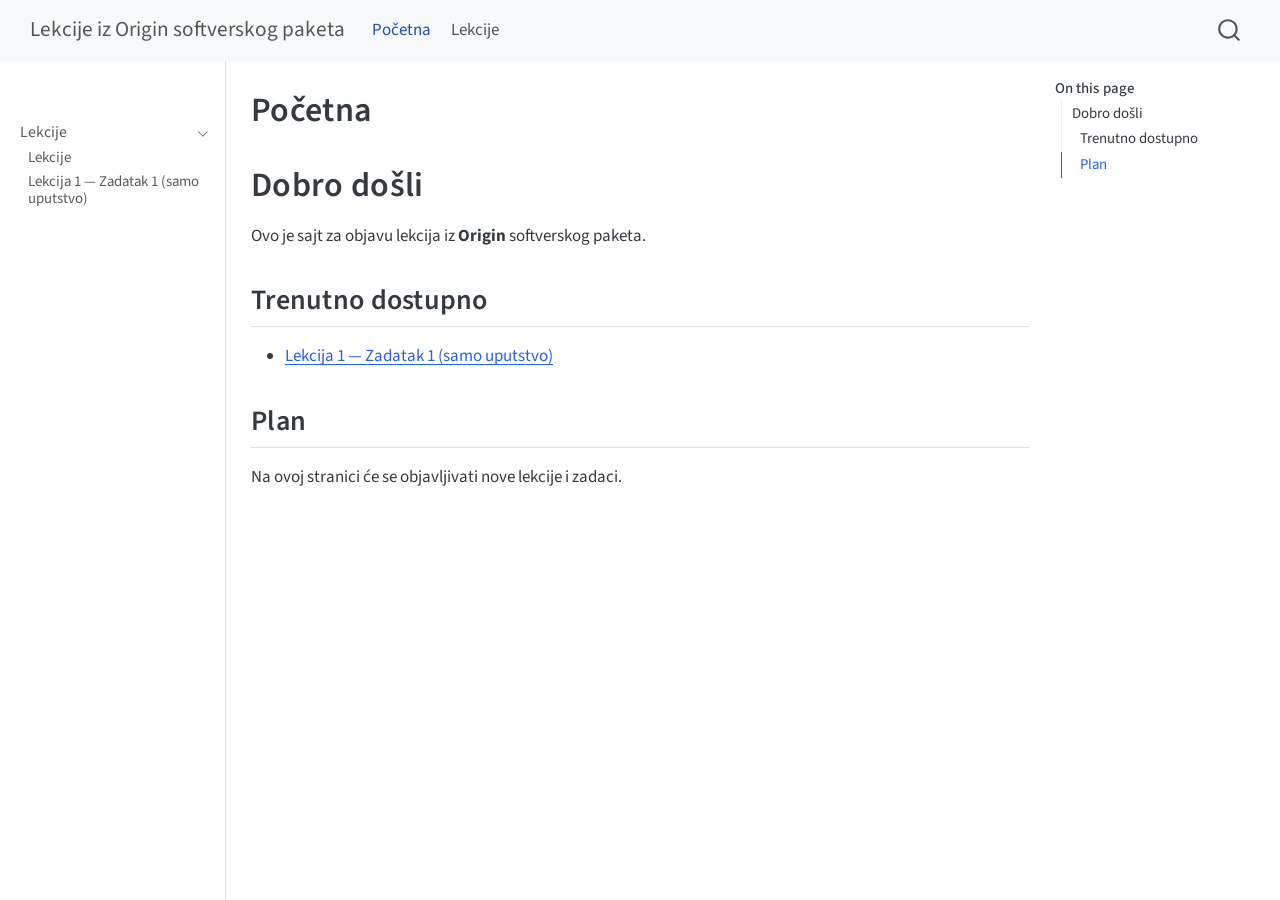
==== index.html @ f8a4449e "Deploy Quarto site to gh-pages" ====
<!DOCTYPE html>
<html xmlns="http://www.w3.org/1999/xhtml" lang="bs" xml:lang="bs"><head>

<meta charset="utf-8">
<meta name="generator" content="quarto-1.8.26">

<meta name="viewport" content="width=device-width, initial-scale=1.0, user-scalable=yes">


<title>Početna – Lekcije iz Origin softverskog paketa</title>
<style>
code{white-space: pre-wrap;}
span.smallcaps{font-variant: small-caps;}
div.columns{display: flex; gap: min(4vw, 1.5em);}
div.column{flex: auto; overflow-x: auto;}
div.hanging-indent{margin-left: 1.5em; text-indent: -1.5em;}
ul.task-list{list-style: none;}
ul.task-list li input[type="checkbox"] {
  width: 0.8em;
  margin: 0 0.8em 0.2em -1em; /* quarto-specific, see https://github.com/quarto-dev/quarto-cli/issues/4556 */ 
  vertical-align: middle;
}
</style>


<script src="site_libs/quarto-nav/quarto-nav.js"></script>
<script src="site_libs/quarto-nav/headroom.min.js"></script>
<script src="site_libs/clipboard/clipboard.min.js"></script>
<script src="site_libs/quarto-search/autocomplete.umd.js"></script>
<script src="site_libs/quarto-search/fuse.min.js"></script>
<script src="site_libs/quarto-search/quarto-search.js"></script>
<meta name="quarto:offset" content="./">
<script src="site_libs/quarto-html/quarto.js" type="module"></script>
<script src="site_libs/quarto-html/tabsets/tabsets.js" type="module"></script>
<script src="site_libs/quarto-html/axe/axe-check.js" type="module"></script>
<script src="site_libs/quarto-html/popper.min.js"></script>
<script src="site_libs/quarto-html/tippy.umd.min.js"></script>
<script src="site_libs/quarto-html/anchor.min.js"></script>
<link href="site_libs/quarto-html/tippy.css" rel="stylesheet">
<link href="site_libs/quarto-html/quarto-syntax-highlighting-587c61ba64f3a5504c4d52d930310e48.css" rel="stylesheet" id="quarto-text-highlighting-styles">
<script src="site_libs/bootstrap/bootstrap.min.js"></script>
<link href="site_libs/bootstrap/bootstrap-icons.css" rel="stylesheet">
<link href="site_libs/bootstrap/bootstrap-a10ef8c96895f01ac4db8923e7ca70b5.min.css" rel="stylesheet" append-hash="true" id="quarto-bootstrap" data-mode="light">
<script id="quarto-search-options" type="application/json">{
  "location": "navbar",
  "copy-button": false,
  "collapse-after": 3,
  "panel-placement": "end",
  "type": "overlay",
  "limit": 50,
  "keyboard-shortcut": [
    "f",
    "/",
    "s"
  ],
  "show-item-context": false,
  "language": {
    "search-no-results-text": "No results",
    "search-matching-documents-text": "matching documents",
    "search-copy-link-title": "Copy link to search",
    "search-hide-matches-text": "Hide additional matches",
    "search-more-match-text": "more match in this document",
    "search-more-matches-text": "more matches in this document",
    "search-clear-button-title": "Clear",
    "search-text-placeholder": "",
    "search-detached-cancel-button-title": "Cancel",
    "search-submit-button-title": "Submit",
    "search-label": "Search"
  }
}</script>


<link rel="stylesheet" href="styles.css">
</head>

<body class="nav-sidebar docked nav-fixed quarto-light">

<div id="quarto-search-results"></div>
  <header id="quarto-header" class="headroom fixed-top">
    <nav class="navbar navbar-expand-lg " data-bs-theme="dark">
      <div class="navbar-container container-fluid">
      <div class="navbar-brand-container mx-auto">
    <a class="navbar-brand" href="./index.html">
    <span class="navbar-title">Lekcije iz Origin softverskog paketa</span>
    </a>
  </div>
            <div id="quarto-search" class="" title="Search"></div>
          <button class="navbar-toggler" type="button" data-bs-toggle="collapse" data-bs-target="#navbarCollapse" aria-controls="navbarCollapse" role="menu" aria-expanded="false" aria-label="Toggle navigation" onclick="if (window.quartoToggleHeadroom) { window.quartoToggleHeadroom(); }">
  <span class="navbar-toggler-icon"></span>
</button>
          <div class="collapse navbar-collapse" id="navbarCollapse">
            <ul class="navbar-nav navbar-nav-scroll me-auto">
  <li class="nav-item">
    <a class="nav-link active" href="./index.html" aria-current="page"> 
<span class="menu-text">Početna</span></a>
  </li>  
  <li class="nav-item">
    <a class="nav-link" href="./lekcije/index.html"> 
<span class="menu-text">Lekcije</span></a>
  </li>  
</ul>
          </div> <!-- /navcollapse -->
            <div class="quarto-navbar-tools">
</div>
      </div> <!-- /container-fluid -->
    </nav>
  <nav class="quarto-secondary-nav">
    <div class="container-fluid d-flex">
      <button type="button" class="quarto-btn-toggle btn" data-bs-toggle="collapse" role="button" data-bs-target=".quarto-sidebar-collapse-item" aria-controls="quarto-sidebar" aria-expanded="false" aria-label="Toggle sidebar navigation" onclick="if (window.quartoToggleHeadroom) { window.quartoToggleHeadroom(); }">
        <i class="bi bi-layout-text-sidebar-reverse"></i>
      </button>
        <nav class="quarto-page-breadcrumbs" aria-label="breadcrumb"><ol class="breadcrumb"><li class="breadcrumb-item">Početna</li></ol></nav>
        <a class="flex-grow-1" role="navigation" data-bs-toggle="collapse" data-bs-target=".quarto-sidebar-collapse-item" aria-controls="quarto-sidebar" aria-expanded="false" aria-label="Toggle sidebar navigation" onclick="if (window.quartoToggleHeadroom) { window.quartoToggleHeadroom(); }">      
        </a>
      <button type="button" class="btn quarto-search-button" aria-label="Search" onclick="window.quartoOpenSearch();">
        <i class="bi bi-search"></i>
      </button>
    </div>
  </nav>
</header>
<!-- content -->
<div id="quarto-content" class="quarto-container page-columns page-rows-contents page-layout-article page-navbar">
<!-- sidebar -->
  <nav id="quarto-sidebar" class="sidebar collapse collapse-horizontal quarto-sidebar-collapse-item sidebar-navigation docked overflow-auto">
        <div class="mt-2 flex-shrink-0 align-items-center">
        <div class="sidebar-search">
        <div id="quarto-search" class="" title="Search"></div>
        </div>
        </div>
    <div class="sidebar-menu-container"> 
    <ul class="list-unstyled mt-1">
        <li class="sidebar-item sidebar-item-section">
      <div class="sidebar-item-container"> 
            <a class="sidebar-item-text sidebar-link text-start" data-bs-toggle="collapse" data-bs-target="#quarto-sidebar-section-1" role="navigation" aria-expanded="true">
 <span class="menu-text">Lekcije</span></a>
          <a class="sidebar-item-toggle text-start" data-bs-toggle="collapse" data-bs-target="#quarto-sidebar-section-1" role="navigation" aria-expanded="true" aria-label="Toggle section">
            <i class="bi bi-chevron-right ms-2"></i>
          </a> 
      </div>
      <ul id="quarto-sidebar-section-1" class="collapse list-unstyled sidebar-section depth1 show">  
          <li class="sidebar-item">
  <div class="sidebar-item-container"> 
  <a href="./lekcije/index.html" class="sidebar-item-text sidebar-link">
 <span class="menu-text">Lekcije</span></a>
  </div>
</li>
          <li class="sidebar-item">
  <div class="sidebar-item-container"> 
  <a href="./lekcije/lekcija-1-zadatak-1.html" class="sidebar-item-text sidebar-link">
 <span class="menu-text">Lekcija 1 — Zadatak 1 (samo uputstvo)</span></a>
  </div>
</li>
      </ul>
  </li>
    </ul>
    </div>
</nav>
<div id="quarto-sidebar-glass" class="quarto-sidebar-collapse-item" data-bs-toggle="collapse" data-bs-target=".quarto-sidebar-collapse-item"></div>
<!-- margin-sidebar -->
    <div id="quarto-margin-sidebar" class="sidebar margin-sidebar">
        <nav id="TOC" role="doc-toc" class="toc-active">
    <h2 id="toc-title">On this page</h2>
   
  <ul>
  <li><a href="#dobro-došli" id="toc-dobro-došli" class="nav-link active" data-scroll-target="#dobro-došli">Dobro došli</a>
  <ul class="collapse">
  <li><a href="#trenutno-dostupno" id="toc-trenutno-dostupno" class="nav-link" data-scroll-target="#trenutno-dostupno">Trenutno dostupno</a></li>
  <li><a href="#plan" id="toc-plan" class="nav-link" data-scroll-target="#plan">Plan</a></li>
  </ul></li>
  </ul>
</nav>
    </div>
<!-- main -->
<main class="content" id="quarto-document-content">

<header id="title-block-header" class="quarto-title-block default">
<div class="quarto-title">
<h1 class="title">Početna</h1>
</div>



<div class="quarto-title-meta">

    
  
    
  </div>
  


</header>


<section id="dobro-došli" class="level1">
<h1>Dobro došli</h1>
<p>Ovo je sajt za objavu lekcija iz <strong>Origin</strong> softverskog paketa.</p>
<section id="trenutno-dostupno" class="level2">
<h2 class="anchored" data-anchor-id="trenutno-dostupno">Trenutno dostupno</h2>
<ul>
<li><a href="./lekcije/lekcija-1-zadatak-1.html">Lekcija 1 — Zadatak 1 (samo uputstvo)</a></li>
</ul>
</section>
<section id="plan" class="level2">
<h2 class="anchored" data-anchor-id="plan">Plan</h2>
<p>Na ovoj stranici će se objavljivati nove lekcije i zadaci.</p>


</section>
</section>

</main> <!-- /main -->
<script id="quarto-html-after-body" type="application/javascript">
  window.document.addEventListener("DOMContentLoaded", function (event) {
    const icon = "";
    const anchorJS = new window.AnchorJS();
    anchorJS.options = {
      placement: 'right',
      icon: icon
    };
    anchorJS.add('.anchored');
    const isCodeAnnotation = (el) => {
      for (const clz of el.classList) {
        if (clz.startsWith('code-annotation-')) {                     
          return true;
        }
      }
      return false;
    }
    const onCopySuccess = function(e) {
      // button target
      const button = e.trigger;
      // don't keep focus
      button.blur();
      // flash "checked"
      button.classList.add('code-copy-button-checked');
      var currentTitle = button.getAttribute("title");
      button.setAttribute("title", "Copied!");
      let tooltip;
      if (window.bootstrap) {
        button.setAttribute("data-bs-toggle", "tooltip");
        button.setAttribute("data-bs-placement", "left");
        button.setAttribute("data-bs-title", "Copied!");
        tooltip = new bootstrap.Tooltip(button, 
          { trigger: "manual", 
            customClass: "code-copy-button-tooltip",
            offset: [0, -8]});
        tooltip.show();    
      }
      setTimeout(function() {
        if (tooltip) {
          tooltip.hide();
          button.removeAttribute("data-bs-title");
          button.removeAttribute("data-bs-toggle");
          button.removeAttribute("data-bs-placement");
        }
        button.setAttribute("title", currentTitle);
        button.classList.remove('code-copy-button-checked');
      }, 1000);
      // clear code selection
      e.clearSelection();
    }
    const getTextToCopy = function(trigger) {
      const outerScaffold = trigger.parentElement.cloneNode(true);
      const codeEl = outerScaffold.querySelector('code');
      for (const childEl of codeEl.children) {
        if (isCodeAnnotation(childEl)) {
          childEl.remove();
        }
      }
      return codeEl.innerText;
    }
    const clipboard = new window.ClipboardJS('.code-copy-button:not([data-in-quarto-modal])', {
      text: getTextToCopy
    });
    clipboard.on('success', onCopySuccess);
    if (window.document.getElementById('quarto-embedded-source-code-modal')) {
      const clipboardModal = new window.ClipboardJS('.code-copy-button[data-in-quarto-modal]', {
        text: getTextToCopy,
        container: window.document.getElementById('quarto-embedded-source-code-modal')
      });
      clipboardModal.on('success', onCopySuccess);
    }
      var localhostRegex = new RegExp(/^(?:http|https):\/\/localhost\:?[0-9]*\//);
      var mailtoRegex = new RegExp(/^mailto:/);
        var filterRegex = new RegExp('/' + window.location.host + '/');
      var isInternal = (href) => {
          return filterRegex.test(href) || localhostRegex.test(href) || mailtoRegex.test(href);
      }
      // Inspect non-navigation links and adorn them if external
     var links = window.document.querySelectorAll('a[href]:not(.nav-link):not(.navbar-brand):not(.toc-action):not(.sidebar-link):not(.sidebar-item-toggle):not(.pagination-link):not(.no-external):not([aria-hidden]):not(.dropdown-item):not(.quarto-navigation-tool):not(.about-link)');
      for (var i=0; i<links.length; i++) {
        const link = links[i];
        if (!isInternal(link.href)) {
          // undo the damage that might have been done by quarto-nav.js in the case of
          // links that we want to consider external
          if (link.dataset.originalHref !== undefined) {
            link.href = link.dataset.originalHref;
          }
        }
      }
    function tippyHover(el, contentFn, onTriggerFn, onUntriggerFn) {
      const config = {
        allowHTML: true,
        maxWidth: 500,
        delay: 100,
        arrow: false,
        appendTo: function(el) {
            return el.parentElement;
        },
        interactive: true,
        interactiveBorder: 10,
        theme: 'quarto',
        placement: 'bottom-start',
      };
      if (contentFn) {
        config.content = contentFn;
      }
      if (onTriggerFn) {
        config.onTrigger = onTriggerFn;
      }
      if (onUntriggerFn) {
        config.onUntrigger = onUntriggerFn;
      }
      window.tippy(el, config); 
    }
    const noterefs = window.document.querySelectorAll('a[role="doc-noteref"]');
    for (var i=0; i<noterefs.length; i++) {
      const ref = noterefs[i];
      tippyHover(ref, function() {
        // use id or data attribute instead here
        let href = ref.getAttribute('data-footnote-href') || ref.getAttribute('href');
        try { href = new URL(href).hash; } catch {}
        const id = href.replace(/^#\/?/, "");
        const note = window.document.getElementById(id);
        if (note) {
          return note.innerHTML;
        } else {
          return "";
        }
      });
    }
    const xrefs = window.document.querySelectorAll('a.quarto-xref');
    const processXRef = (id, note) => {
      // Strip column container classes
      const stripColumnClz = (el) => {
        el.classList.remove("page-full", "page-columns");
        if (el.children) {
          for (const child of el.children) {
            stripColumnClz(child);
          }
        }
      }
      stripColumnClz(note)
      if (id === null || id.startsWith('sec-')) {
        // Special case sections, only their first couple elements
        const container = document.createElement("div");
        if (note.children && note.children.length > 2) {
          container.appendChild(note.children[0].cloneNode(true));
          for (let i = 1; i < note.children.length; i++) {
            const child = note.children[i];
            if (child.tagName === "P" && child.innerText === "") {
              continue;
            } else {
              container.appendChild(child.cloneNode(true));
              break;
            }
          }
          if (window.Quarto?.typesetMath) {
            window.Quarto.typesetMath(container);
          }
          return container.innerHTML
        } else {
          if (window.Quarto?.typesetMath) {
            window.Quarto.typesetMath(note);
          }
          return note.innerHTML;
        }
      } else {
        // Remove any anchor links if they are present
        const anchorLink = note.querySelector('a.anchorjs-link');
        if (anchorLink) {
          anchorLink.remove();
        }
        if (window.Quarto?.typesetMath) {
          window.Quarto.typesetMath(note);
        }
        if (note.classList.contains("callout")) {
          return note.outerHTML;
        } else {
          return note.innerHTML;
        }
      }
    }
    for (var i=0; i<xrefs.length; i++) {
      const xref = xrefs[i];
      tippyHover(xref, undefined, function(instance) {
        instance.disable();
        let url = xref.getAttribute('href');
        let hash = undefined; 
        if (url.startsWith('#')) {
          hash = url;
        } else {
          try { hash = new URL(url).hash; } catch {}
        }
        if (hash) {
          const id = hash.replace(/^#\/?/, "");
          const note = window.document.getElementById(id);
          if (note !== null) {
            try {
              const html = processXRef(id, note.cloneNode(true));
              instance.setContent(html);
            } finally {
              instance.enable();
              instance.show();
            }
          } else {
            // See if we can fetch this
            fetch(url.split('#')[0])
            .then(res => res.text())
            .then(html => {
              const parser = new DOMParser();
              const htmlDoc = parser.parseFromString(html, "text/html");
              const note = htmlDoc.getElementById(id);
              if (note !== null) {
                const html = processXRef(id, note);
                instance.setContent(html);
              } 
            }).finally(() => {
              instance.enable();
              instance.show();
            });
          }
        } else {
          // See if we can fetch a full url (with no hash to target)
          // This is a special case and we should probably do some content thinning / targeting
          fetch(url)
          .then(res => res.text())
          .then(html => {
            const parser = new DOMParser();
            const htmlDoc = parser.parseFromString(html, "text/html");
            const note = htmlDoc.querySelector('main.content');
            if (note !== null) {
              // This should only happen for chapter cross references
              // (since there is no id in the URL)
              // remove the first header
              if (note.children.length > 0 && note.children[0].tagName === "HEADER") {
                note.children[0].remove();
              }
              const html = processXRef(null, note);
              instance.setContent(html);
            } 
          }).finally(() => {
            instance.enable();
            instance.show();
          });
        }
      }, function(instance) {
      });
    }
        let selectedAnnoteEl;
        const selectorForAnnotation = ( cell, annotation) => {
          let cellAttr = 'data-code-cell="' + cell + '"';
          let lineAttr = 'data-code-annotation="' +  annotation + '"';
          const selector = 'span[' + cellAttr + '][' + lineAttr + ']';
          return selector;
        }
        const selectCodeLines = (annoteEl) => {
          const doc = window.document;
          const targetCell = annoteEl.getAttribute("data-target-cell");
          const targetAnnotation = annoteEl.getAttribute("data-target-annotation");
          const annoteSpan = window.document.querySelector(selectorForAnnotation(targetCell, targetAnnotation));
          const lines = annoteSpan.getAttribute("data-code-lines").split(",");
          const lineIds = lines.map((line) => {
            return targetCell + "-" + line;
          })
          let top = null;
          let height = null;
          let parent = null;
          if (lineIds.length > 0) {
              //compute the position of the single el (top and bottom and make a div)
              const el = window.document.getElementById(lineIds[0]);
              top = el.offsetTop;
              height = el.offsetHeight;
              parent = el.parentElement.parentElement;
            if (lineIds.length > 1) {
              const lastEl = window.document.getElementById(lineIds[lineIds.length - 1]);
              const bottom = lastEl.offsetTop + lastEl.offsetHeight;
              height = bottom - top;
            }
            if (top !== null && height !== null && parent !== null) {
              // cook up a div (if necessary) and position it 
              let div = window.document.getElementById("code-annotation-line-highlight");
              if (div === null) {
                div = window.document.createElement("div");
                div.setAttribute("id", "code-annotation-line-highlight");
                div.style.position = 'absolute';
                parent.appendChild(div);
              }
              div.style.top = top - 2 + "px";
              div.style.height = height + 4 + "px";
              div.style.left = 0;
              let gutterDiv = window.document.getElementById("code-annotation-line-highlight-gutter");
              if (gutterDiv === null) {
                gutterDiv = window.document.createElement("div");
                gutterDiv.setAttribute("id", "code-annotation-line-highlight-gutter");
                gutterDiv.style.position = 'absolute';
                const codeCell = window.document.getElementById(targetCell);
                const gutter = codeCell.querySelector('.code-annotation-gutter');
                gutter.appendChild(gutterDiv);
              }
              gutterDiv.style.top = top - 2 + "px";
              gutterDiv.style.height = height + 4 + "px";
            }
            selectedAnnoteEl = annoteEl;
          }
        };
        const unselectCodeLines = () => {
          const elementsIds = ["code-annotation-line-highlight", "code-annotation-line-highlight-gutter"];
          elementsIds.forEach((elId) => {
            const div = window.document.getElementById(elId);
            if (div) {
              div.remove();
            }
          });
          selectedAnnoteEl = undefined;
        };
          // Handle positioning of the toggle
      window.addEventListener(
        "resize",
        throttle(() => {
          elRect = undefined;
          if (selectedAnnoteEl) {
            selectCodeLines(selectedAnnoteEl);
          }
        }, 10)
      );
      function throttle(fn, ms) {
      let throttle = false;
      let timer;
        return (...args) => {
          if(!throttle) { // first call gets through
              fn.apply(this, args);
              throttle = true;
          } else { // all the others get throttled
              if(timer) clearTimeout(timer); // cancel #2
              timer = setTimeout(() => {
                fn.apply(this, args);
                timer = throttle = false;
              }, ms);
          }
        };
      }
        // Attach click handler to the DT
        const annoteDls = window.document.querySelectorAll('dt[data-target-cell]');
        for (const annoteDlNode of annoteDls) {
          annoteDlNode.addEventListener('click', (event) => {
            const clickedEl = event.target;
            if (clickedEl !== selectedAnnoteEl) {
              unselectCodeLines();
              const activeEl = window.document.querySelector('dt[data-target-cell].code-annotation-active');
              if (activeEl) {
                activeEl.classList.remove('code-annotation-active');
              }
              selectCodeLines(clickedEl);
              clickedEl.classList.add('code-annotation-active');
            } else {
              // Unselect the line
              unselectCodeLines();
              clickedEl.classList.remove('code-annotation-active');
            }
          });
        }
    const findCites = (el) => {
      const parentEl = el.parentElement;
      if (parentEl) {
        const cites = parentEl.dataset.cites;
        if (cites) {
          return {
            el,
            cites: cites.split(' ')
          };
        } else {
          return findCites(el.parentElement)
        }
      } else {
        return undefined;
      }
    };
    var bibliorefs = window.document.querySelectorAll('a[role="doc-biblioref"]');
    for (var i=0; i<bibliorefs.length; i++) {
      const ref = bibliorefs[i];
      const citeInfo = findCites(ref);
      if (citeInfo) {
        tippyHover(citeInfo.el, function() {
          var popup = window.document.createElement('div');
          citeInfo.cites.forEach(function(cite) {
            var citeDiv = window.document.createElement('div');
            citeDiv.classList.add('hanging-indent');
            citeDiv.classList.add('csl-entry');
            var biblioDiv = window.document.getElementById('ref-' + cite);
            if (biblioDiv) {
              citeDiv.innerHTML = biblioDiv.innerHTML;
            }
            popup.appendChild(citeDiv);
          });
          return popup.innerHTML;
        });
      }
    }
  });
  </script>
</div> <!-- /content -->




</body></html>
---- site_libs/quarto-html/tippy.css ----
.tippy-box[data-animation=fade][data-state=hidden]{opacity:0}[data-tippy-root]{max-width:calc(100vw - 10px)}.tippy-box{position:relative;background-color:#333;color:#fff;border-radius:4px;font-size:14px;line-height:1.4;white-space:normal;outline:0;transition-property:transform,visibility,opacity}.tippy-box[data-placement^=top]>.tippy-arrow{bottom:0}.tippy-box[data-placement^=top]>.tippy-arrow:before{bottom:-7px;left:0;border-width:8px 8px 0;border-top-color:initial;transform-origin:center top}.tippy-box[data-placement^=bottom]>.tippy-arrow{top:0}.tippy-box[data-placement^=bottom]>.tippy-arrow:before{top:-7px;left:0;border-width:0 8px 8px;border-bottom-color:initial;transform-origin:center bottom}.tippy-box[data-placement^=left]>.tippy-arrow{right:0}.tippy-box[data-placement^=left]>.tippy-arrow:before{border-width:8px 0 8px 8px;border-left-color:initial;right:-7px;transform-origin:center left}.tippy-box[data-placement^=right]>.tippy-arrow{left:0}.tippy-box[data-placement^=right]>.tippy-arrow:before{left:-7px;border-width:8px 8px 8px 0;border-right-color:initial;transform-origin:center right}.tippy-box[data-inertia][data-state=visible]{transition-timing-function:cubic-bezier(.54,1.5,.38,1.11)}.tippy-arrow{width:16px;height:16px;color:#333}.tippy-arrow:before{content:"";position:absolute;border-color:transparent;border-style:solid}.tippy-content{position:relative;padding:5px 9px;z-index:1}
---- site_libs/quarto-html/quarto-syntax-highlighting-587c61ba64f3a5504c4d52d930310e48.css ----
/* quarto syntax highlight colors */
:root {
  --quarto-hl-ot-color: #003B4F;
  --quarto-hl-at-color: #657422;
  --quarto-hl-ss-color: #20794D;
  --quarto-hl-an-color: #5E5E5E;
  --quarto-hl-fu-color: #4758AB;
  --quarto-hl-st-color: #20794D;
  --quarto-hl-cf-color: #003B4F;
  --quarto-hl-op-color: #5E5E5E;
  --quarto-hl-er-color: #AD0000;
  --quarto-hl-bn-color: #AD0000;
  --quarto-hl-al-color: #AD0000;
  --quarto-hl-va-color: #111111;
  --quarto-hl-bu-color: inherit;
  --quarto-hl-ex-color: inherit;
  --quarto-hl-pp-color: #AD0000;
  --quarto-hl-in-color: #5E5E5E;
  --quarto-hl-vs-color: #20794D;
  --quarto-hl-wa-color: #5E5E5E;
  --quarto-hl-do-color: #5E5E5E;
  --quarto-hl-im-color: #00769E;
  --quarto-hl-ch-color: #20794D;
  --quarto-hl-dt-color: #AD0000;
  --quarto-hl-fl-color: #AD0000;
  --quarto-hl-co-color: #5E5E5E;
  --quarto-hl-cv-color: #5E5E5E;
  --quarto-hl-cn-color: #8f5902;
  --quarto-hl-sc-color: #5E5E5E;
  --quarto-hl-dv-color: #AD0000;
  --quarto-hl-kw-color: #003B4F;
}

/* other quarto variables */
:root {
  --quarto-font-monospace: SFMono-Regular, Menlo, Monaco, Consolas, "Liberation Mono", "Courier New", monospace;
}

/* syntax highlight based on Pandoc's rules */
pre > code.sourceCode > span {
  color: #003B4F;
}

code.sourceCode > span {
  color: #003B4F;
}

div.sourceCode,
div.sourceCode pre.sourceCode {
  color: #003B4F;
}

/* Normal */
code span {
  color: #003B4F;
}

/* Alert */
code span.al {
  color: #AD0000;
  font-style: inherit;
}

/* Annotation */
code span.an {
  color: #5E5E5E;
  font-style: inherit;
}

/* Attribute */
code span.at {
  color: #657422;
  font-style: inherit;
}

/* BaseN */
code span.bn {
  color: #AD0000;
  font-style: inherit;
}

/* BuiltIn */
code span.bu {
  font-style: inherit;
}

/* ControlFlow */
code span.cf {
  color: #003B4F;
  font-weight: bold;
  font-style: inherit;
}

/* Char */
code span.ch {
  color: #20794D;
  font-style: inherit;
}

/* Constant */
code span.cn {
  color: #8f5902;
  font-style: inherit;
}

/* Comment */
code span.co {
  color: #5E5E5E;
  font-style: inherit;
}

/* CommentVar */
code span.cv {
  color: #5E5E5E;
  font-style: italic;
}

/* Documentation */
code span.do {
  color: #5E5E5E;
  font-style: italic;
}

/* DataType */
code span.dt {
  color: #AD0000;
  font-style: inherit;
}

/* DecVal */
code span.dv {
  color: #AD0000;
  font-style: inherit;
}

/* Error */
code span.er {
  color: #AD0000;
  font-style: inherit;
}

/* Extension */
code span.ex {
  font-style: inherit;
}

/* Float */
code span.fl {
  color: #AD0000;
  font-style: inherit;
}

/* Function */
code span.fu {
  color: #4758AB;
  font-style: inherit;
}

/* Import */
code span.im {
  color: #00769E;
  font-style: inherit;
}

/* Information */
code span.in {
  color: #5E5E5E;
  font-style: inherit;
}

/* Keyword */
code span.kw {
  color: #003B4F;
  font-weight: bold;
  font-style: inherit;
}

/* Operator */
code span.op {
  color: #5E5E5E;
  font-style: inherit;
}

/* Other */
code span.ot {
  color: #003B4F;
  font-style: inherit;
}

/* Preprocessor */
code span.pp {
  color: #AD0000;
  font-style: inherit;
}

/* SpecialChar */
code span.sc {
  color: #5E5E5E;
  font-style: inherit;
}

/* SpecialString */
code span.ss {
  color: #20794D;
  font-style: inherit;
}

/* String */
code span.st {
  color: #20794D;
  font-style: inherit;
}

/* Variable */
code span.va {
  color: #111111;
  font-style: inherit;
}

/* VerbatimString */
code span.vs {
  color: #20794D;
  font-style: inherit;
}

/* Warning */
code span.wa {
  color: #5E5E5E;
  font-style: italic;
}

.prevent-inlining {
  content: "</";
}

/*# sourceMappingURL=2dce1cc6c82594539e1579de68416b47.css.map */
---- styles.css ----
/* Minor typography adjustments for lesson readability */
h1, h2, h3 {
  letter-spacing: 0.01em;
}

table {
  font-size: 0.95rem;
}
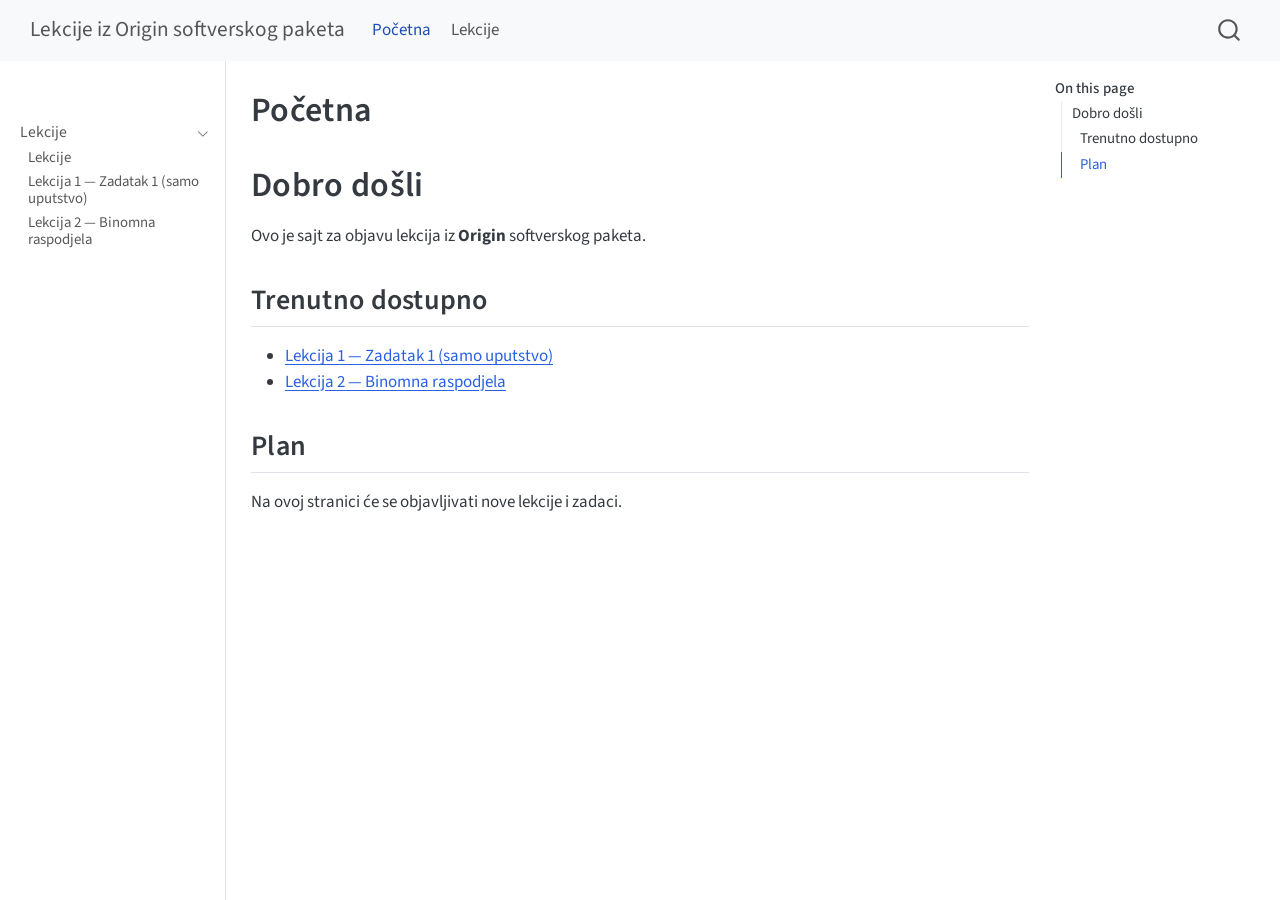
==== commit c27dd847: "Built site for gh-pages" ====
--- a/index.html
+++ b/index.html
@@ -150,6 +150,12 @@
  <span class="menu-text">Lekcija 1 — Zadatak 1 (samo uputstvo)</span></a>
   </div>
 </li>
+          <li class="sidebar-item">
+  <div class="sidebar-item-container"> 
+  <a href="./lekcije/lekcija-2-binomna-raspodjela.html" class="sidebar-item-text sidebar-link">
+ <span class="menu-text">Lekcija 2 — Binomna raspodjela</span></a>
+  </div>
+</li>
       </ul>
   </li>
     </ul>
@@ -199,6 +205,7 @@
 <h2 class="anchored" data-anchor-id="trenutno-dostupno">Trenutno dostupno</h2>
 <ul>
 <li><a href="./lekcije/lekcija-1-zadatak-1.html">Lekcija 1 — Zadatak 1 (samo uputstvo)</a></li>
+<li><a href="./lekcije/lekcija-2-binomna-raspodjela.html">Lekcija 2 — Binomna raspodjela</a></li>
 </ul>
 </section>
 <section id="plan" class="level2">
@@ -283,7 +290,7 @@
     }
       var localhostRegex = new RegExp(/^(?:http|https):\/\/localhost\:?[0-9]*\//);
       var mailtoRegex = new RegExp(/^mailto:/);
-        var filterRegex = new RegExp('/' + window.location.host + '/');
+        var filterRegex = new RegExp("https:\/\/yukawa1\.github\.io\/orm\.github\.io\/");
       var isInternal = (href) => {
           return filterRegex.test(href) || localhostRegex.test(href) || mailtoRegex.test(href);
       }
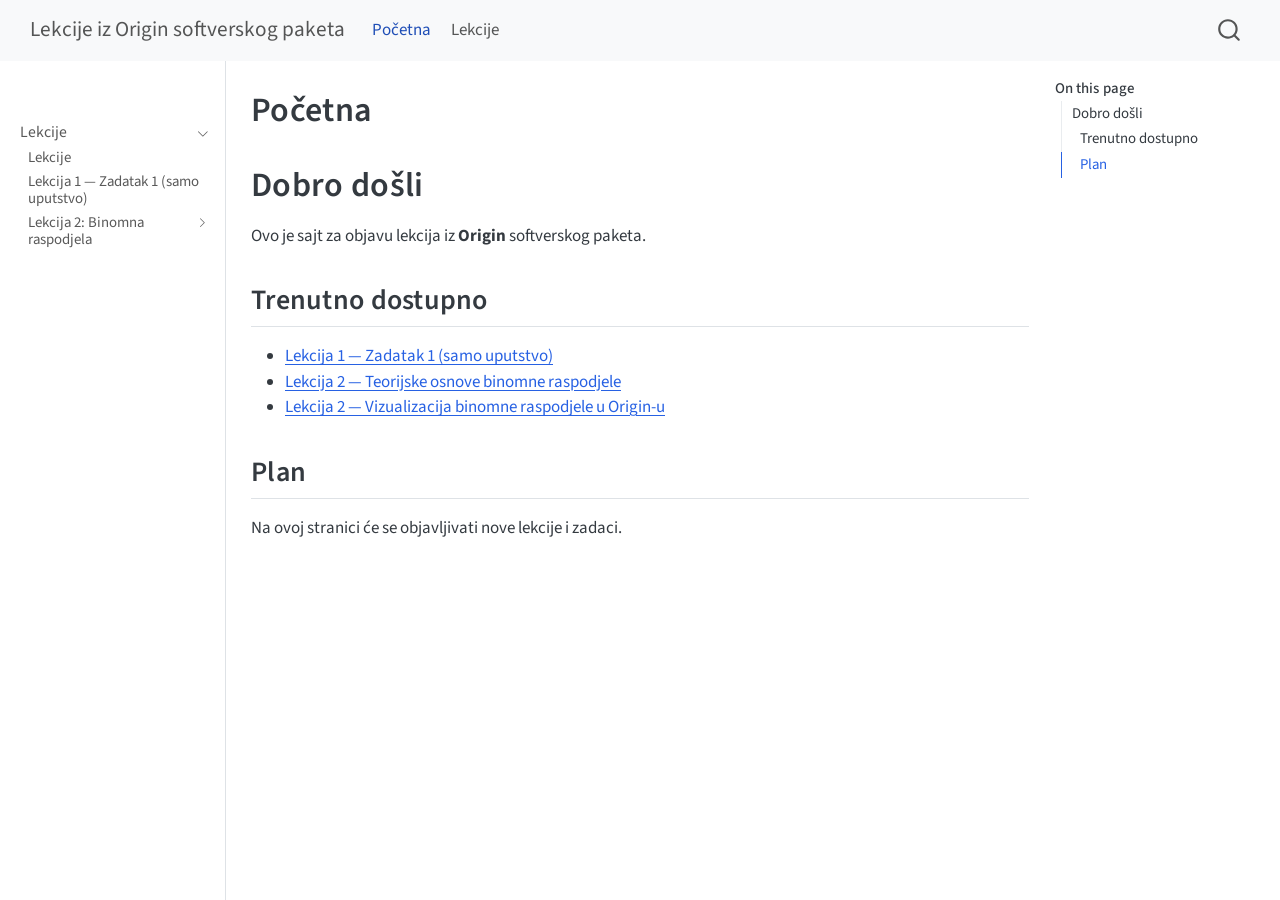
==== commit 4b79987d: "Built site for gh-pages" ====
--- a/index.html
+++ b/index.html
@@ -150,12 +150,29 @@
  <span class="menu-text">Lekcija 1 — Zadatak 1 (samo uputstvo)</span></a>
   </div>
 </li>
+          <li class="sidebar-item sidebar-item-section">
+      <div class="sidebar-item-container"> 
+            <a class="sidebar-item-text sidebar-link text-start collapsed" data-bs-toggle="collapse" data-bs-target="#quarto-sidebar-section-2" role="navigation" aria-expanded="false">
+ <span class="menu-text">Lekcija 2: Binomna raspodjela</span></a>
+          <a class="sidebar-item-toggle text-start collapsed" data-bs-toggle="collapse" data-bs-target="#quarto-sidebar-section-2" role="navigation" aria-expanded="false" aria-label="Toggle section">
+            <i class="bi bi-chevron-right ms-2"></i>
+          </a> 
+      </div>
+      <ul id="quarto-sidebar-section-2" class="collapse list-unstyled sidebar-section depth2 ">  
           <li class="sidebar-item">
   <div class="sidebar-item-container"> 
-  <a href="./lekcije/lekcija-2-binomna-raspodjela.html" class="sidebar-item-text sidebar-link">
- <span class="menu-text">Lekcija 2 — Binomna raspodjela</span></a>
+  <a href="./lekcije/lekcija-2-teorija-binomne.html" class="sidebar-item-text sidebar-link">
+ <span class="menu-text">Lekcija 2 — Teorijske osnove binomne raspodjele</span></a>
   </div>
 </li>
+          <li class="sidebar-item">
+  <div class="sidebar-item-container"> 
+  <a href="./lekcije/lekcija-2-vizualizacija.html" class="sidebar-item-text sidebar-link">
+ <span class="menu-text">Lekcija 2 — Vizualizacija binomne raspodjele u Origin-u</span></a>
+  </div>
+</li>
+      </ul>
+  </li>
       </ul>
   </li>
     </ul>
@@ -205,7 +222,8 @@
 <h2 class="anchored" data-anchor-id="trenutno-dostupno">Trenutno dostupno</h2>
 <ul>
 <li><a href="./lekcije/lekcija-1-zadatak-1.html">Lekcija 1 — Zadatak 1 (samo uputstvo)</a></li>
-<li><a href="./lekcije/lekcija-2-binomna-raspodjela.html">Lekcija 2 — Binomna raspodjela</a></li>
+<li><a href="./lekcije/lekcija-2-teorija-binomne.html">Lekcija 2 — Teorijske osnove binomne raspodjele</a></li>
+<li><a href="./lekcije/lekcija-2-vizualizacija.html">Lekcija 2 — Vizualizacija binomne raspodjele u Origin-u</a></li>
 </ul>
 </section>
 <section id="plan" class="level2">
